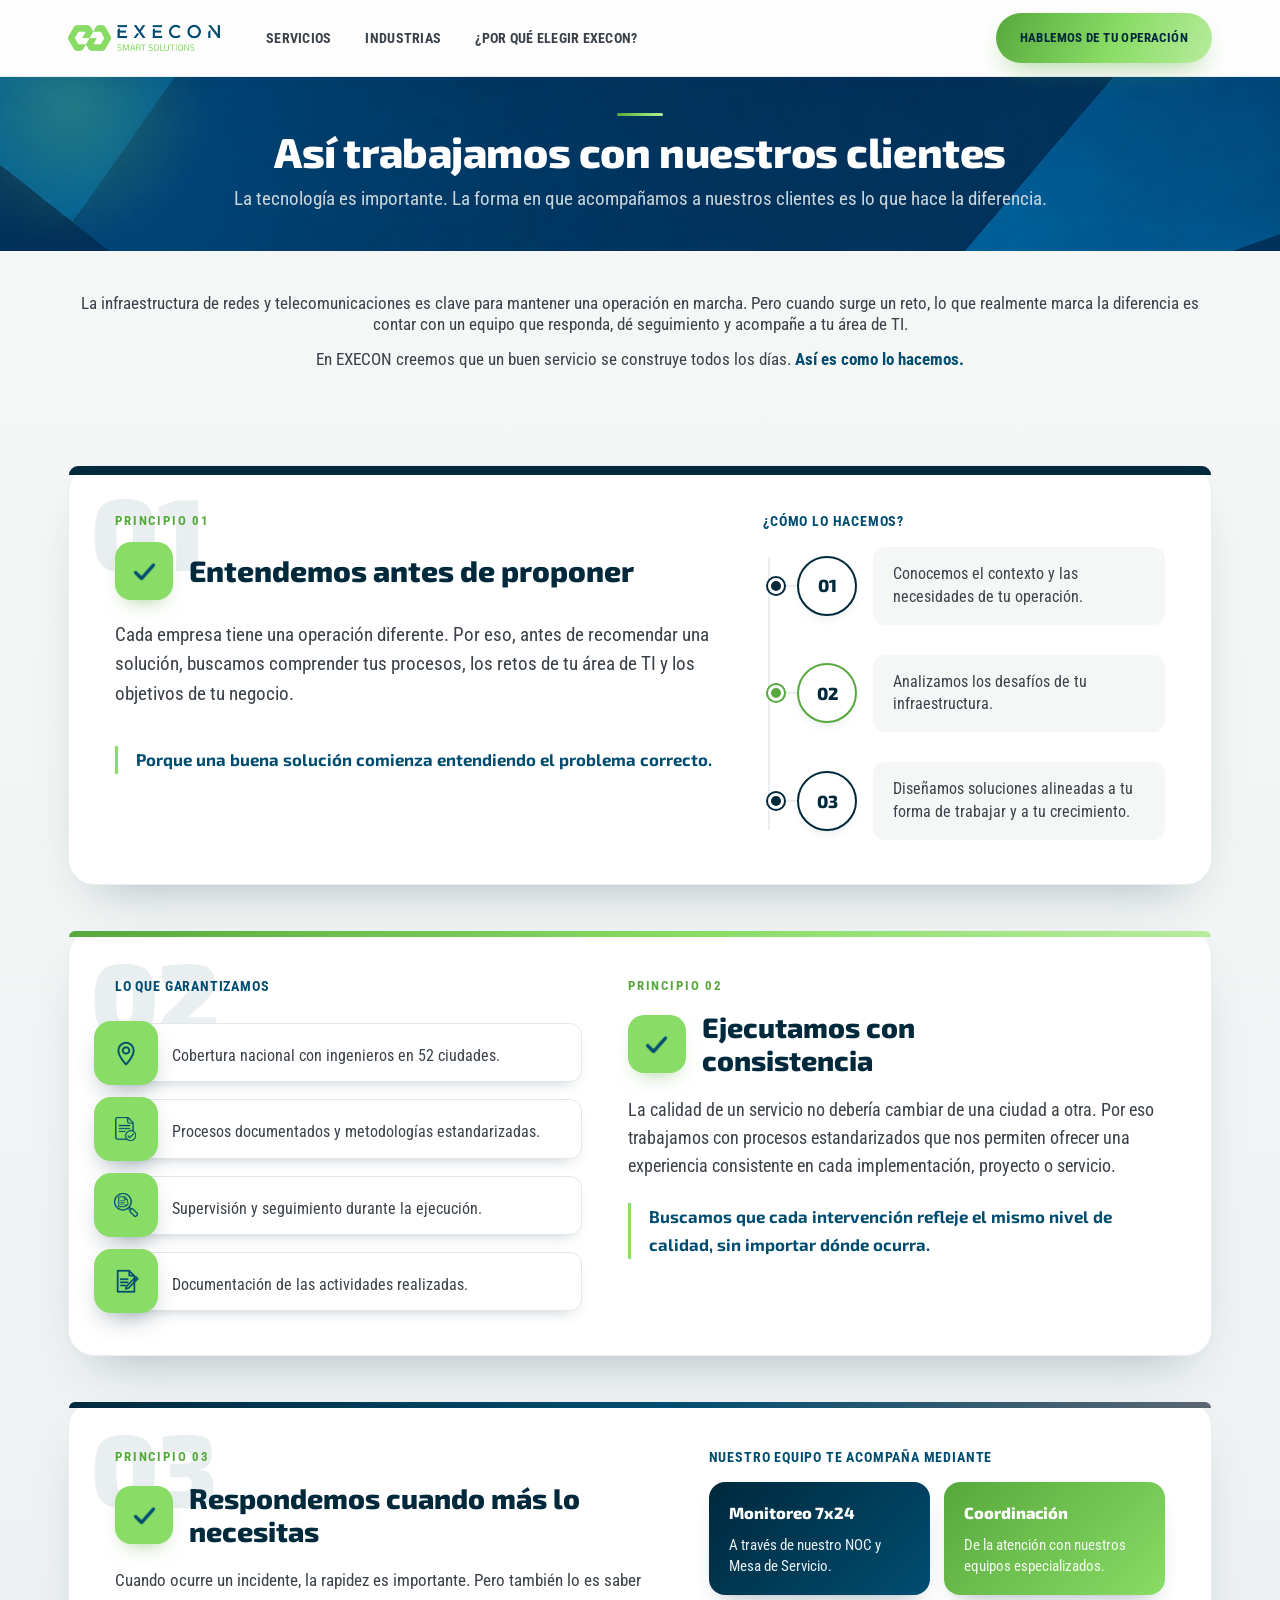
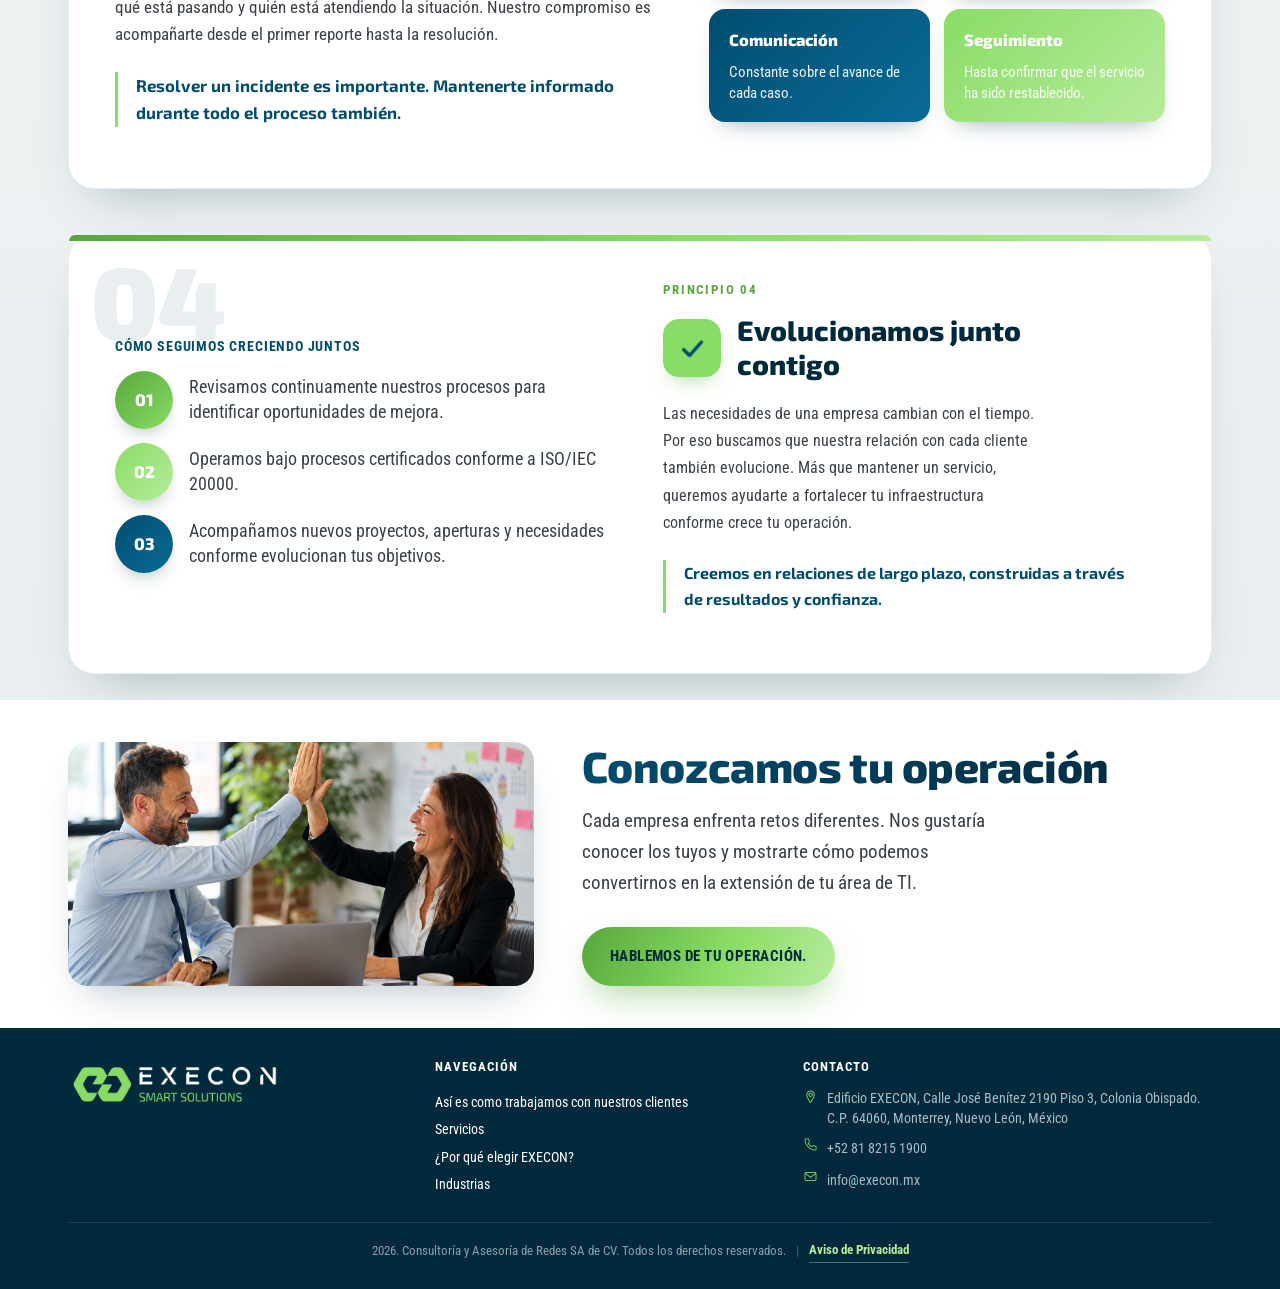
==== asi-trabajamos-con-nuestros-clientes.html @ c85d953f "Sitio web EXECON: versión inicial lista para publicación Páginas estáticas de servicios administrado" ====
<!DOCTYPE html>
<html lang="es-MX">
<head>
<meta charset="UTF-8">
<meta name="viewport" content="width=device-width, initial-scale=1.0">
<title>Así trabajamos con nuestros clientes | EXECON</title>
<meta name="description" content="Conoce los cuatro principios que guían la forma en que EXECON acompaña a sus clientes: entender antes de proponer, ejecutar con consistencia, responder con rapidez y evolucionar en conjunto.">
<link rel="preconnect" href="https://fonts.googleapis.com">
<link rel="preconnect" href="https://fonts.gstatic.com" crossorigin>
<link href="https://fonts.googleapis.com/css2?family=Exo+2:wght@500;600;700;800;900&family=Roboto+Condensed:wght@400;500;700&display=swap" rel="stylesheet">
<style>
  /* ============ TOKENS ============ */
  :root{
    --verde:       #89dc65;
    --verde-alto:  #b7ec9d;
    --verde-bajo:  #57a83c;
    --azul:        #004d71;
    --azul-alto:   #0a6b96;
    --azul-bajo:   #00293c;
    --gris:        #5b6670;
    --gris-alto:   #8b949c;
    --gris-bajo:   #3a4148;
    --papel:       #f4f7f6;
    --papel-2:     #e9eef0;
    --blanco:      #ffffff;

    --g-hero:      linear-gradient(125deg, var(--azul-bajo) 0%, var(--azul) 52%, var(--gris) 100%);
    --g-cta:       linear-gradient(115deg, var(--verde-bajo) 0%, var(--verde) 55%, var(--verde-alto) 100%);
    --g-card:      linear-gradient(160deg, var(--azul) 0%, var(--azul-bajo) 100%);
    --g-band:      linear-gradient(120deg, var(--azul-bajo) 0%, var(--azul) 45%, var(--verde-bajo) 100%);
    --g-soft:      linear-gradient(180deg, var(--papel) 0%, var(--papel-2) 100%);

    --display: 'Exo 2', sans-serif;
    --cond-b:  'Roboto Condensed', sans-serif;
    --cond-r:  'Roboto Condensed', sans-serif;

    --maxw: 1240px;
    --radius: 14px;
    --sombra: 0 20px 45px -20px rgba(0,41,60,.35);
  }

  *,*::before,*::after{ box-sizing:border-box; }
  html{ scroll-behavior:smooth; }
  body{
    margin:0;
    font-family:var(--cond-r);
    font-weight:400;
    color:var(--gris-bajo);
    background:var(--papel);
    line-height:1.65;
    -webkit-font-smoothing:antialiased;
  }
  img{ max-width:100%; display:block; }
  a{ color:inherit; text-decoration:none; }
  ul{ margin:0; padding:0; list-style:none; }
  h1,h2,h3,h4{ margin:0; font-weight:700; }
  .wrap{ max-width:var(--maxw); margin:0 auto; padding:0 clamp(20px,4vw,48px); }
  .icon{ width:1em; height:1em; stroke:currentColor; fill:none; stroke-width:1.7; stroke-linecap:round; stroke-linejoin:round; }

  .raya{ width:46px; height:3px; border-radius:3px; background:var(--g-cta); margin-bottom:18px; }
  .raya.centrada{ margin-left:auto; margin-right:auto; }

  h2.titulo{
    font-family:var(--display); font-weight:800;
    font-size:clamp(1.9rem, 3.2vw, 2.7rem);
    line-height:1.12; letter-spacing:-.01em;
    color:var(--azul-bajo);
    max-width:20ch;
  }
  section.on-dark h2.titulo{ color:var(--blanco); }
  .subtitulo-txt{
    font-family:var(--cond-r); font-weight:400;
    font-size:1.05rem; color:var(--gris);
    max-width:52ch; margin-top:14px;
  }
  section.on-dark .subtitulo-txt{ color:#c9d6db; }

  .btn{
    display:inline-flex; align-items:center; gap:10px;
    font-family:var(--cond-b); font-weight:700;
    font-size:.92rem; letter-spacing:.03em; text-transform:uppercase;
    padding:15px 26px; border-radius:999px; border:2px solid transparent;
    background-origin:border-box; background-clip:border-box;
    cursor:pointer; transition:transform .25s ease, box-shadow .25s ease, background .25s ease, color .25s ease;
    white-space:nowrap;
  }
  .btn svg{ width:16px; height:16px; transition:transform .25s ease; }
  .btn:hover svg{ transform:translateX(3px); }
  .btn-primario{ background:var(--g-cta); color:var(--azul-bajo); box-shadow:0 12px 28px -10px rgba(87,168,60,.55); border:none; padding:17px 28px; }
  .btn-primario:hover{ transform:translateY(-2px); box-shadow:0 16px 34px -10px rgba(87,168,60,.7); }
  .btn-secundario{ border-color:rgba(255,255,255,.55); color:var(--blanco); }
  .btn-secundario:hover{ background:rgba(255,255,255,.12); transform:translateY(-2px); }
  .btn-oscuro{ border-color:var(--azul); color:var(--azul); }
  .btn-oscuro:hover{ background:var(--azul); color:var(--blanco); transform:translateY(-2px); }
  .btn-claro-sobre-gradiente{ background:var(--blanco); color:var(--azul-bajo); }
  .btn-claro-sobre-gradiente:hover{ transform:translateY(-2px); box-shadow:0 16px 34px -12px rgba(0,0,0,.35); }
  .link-flecha{
    display:inline-flex; align-items:center; gap:8px; position:relative;
    font-family:var(--cond-b); font-weight:700; font-size:.95rem;
    color:var(--azul); padding-bottom:6px;
    transition:gap .2s ease, color .2s ease;
  }
  .link-flecha::after{
    content:""; position:absolute; left:0; right:0; bottom:0; height:3px; border-radius:3px;
    background:var(--g-cta);
  }
  .link-flecha svg{ width:15px; height:15px; }
  .link-flecha:hover{ gap:12px; color:var(--verde-bajo); }

  .reveal{ opacity:0; transform:translateY(22px); transition:opacity .7s ease, transform .7s ease; }
  .reveal.mostrar{ opacity:1; transform:translateY(0); }
  @media (prefers-reduced-motion: reduce){
    .reveal{ opacity:1; transform:none; transition:none; }
    html{ scroll-behavior:auto; }
  }

  /* ============ HEADER ============ */
  header.principal{
    position:sticky; top:0; z-index:100;
    background:rgba(255,255,255,.86); backdrop-filter:blur(10px);
    border-bottom:1px solid rgba(0,41,60,.08);
    box-shadow:0 4px 20px -12px rgba(0,41,60,.15);
  }
  .nav-fila{ display:flex; align-items:center; height:76px; gap:32px; }
  .logo{
    font-family:var(--display); font-weight:900; font-size:1.5rem; color:var(--azul-bajo);
    letter-spacing:.02em; display:flex; align-items:center; gap:10px;
  }
  .logo span{ color:var(--verde-bajo); }
  .logo .punto{ width:9px; height:9px; border-radius:50%; background:var(--verde-bajo); box-shadow:0 0 0 5px rgba(87,168,60,.18); }
  .logo-placeholder{
    display:flex; align-items:center; justify-content:center;
    width:150px; height:38px; border:1.5px dashed var(--gris-alto); border-radius:8px;
    font-family:var(--cond-b); font-weight:700; font-size:.66rem; letter-spacing:.05em; text-transform:uppercase;
    color:var(--gris); background:rgba(91,102,112,.05); white-space:nowrap;
  }

  nav.principal-links{ display:flex; align-items:center; gap:6px; }
  nav.principal-links > .item{ position:relative; }
  nav.principal-links > .item > a{
    display:flex; align-items:center; gap:6px;
    font-family:var(--cond-b); font-weight:700; font-size:.86rem; letter-spacing:.02em; text-transform:uppercase;
    color:var(--gris-bajo); padding:10px 14px; border-radius:8px; transition:color .2s ease, background .2s ease;
  }
  nav.principal-links > .item > a:hover{ color:var(--azul); background:rgba(0,77,113,.07); }
  nav.principal-links > .item > a svg{ width:13px; height:13px; transition:transform .2s ease; }
  nav.principal-links > .item:hover > a svg{ transform:rotate(180deg); }

  .submenu{
    position:absolute; top:calc(100% + 10px); left:0; min-width:260px;
    background:var(--blanco); border-radius:12px; box-shadow:var(--sombra);
    padding:10px; opacity:0; visibility:hidden; transform:translateY(8px);
    transition:opacity .2s ease, transform .2s ease, visibility .2s ease;
  }
  nav.principal-links > .item:hover .submenu{ opacity:1; visibility:visible; transform:translateY(0); }
  .submenu a{
    display:flex; align-items:center; gap:10px; padding:11px 12px; border-radius:8px;
    font-family:var(--cond-r); font-weight:400; font-size:.92rem; color:var(--azul-bajo);
    transition:background .2s ease, color .2s ease;
  }
  .submenu a svg{ width:16px; height:16px; color:var(--verde-bajo); flex-shrink:0; }
  .submenu a:hover{ background:var(--papel-2); color:var(--azul); }

  .nav-cta{ display:flex; align-items:center; gap:18px; margin-left:auto; }
  .nav-cta .btn{ padding:12px 22px; font-size:.82rem; }
  .nav-cta .btn-primario{ padding:14px 24px; }
  .nav-cta .btn-secundario{ border-color:var(--azul); color:var(--azul); }
  .nav-cta .btn-secundario:hover{ background:rgba(0,77,113,.08); }
  .hamburguesa{ display:none; background:none; border:none; color:var(--azul-bajo); cursor:pointer; padding:6px; }
  .hamburguesa svg{ width:26px; height:26px; }

  @media (max-width: 980px){
    nav.principal-links{
      position:fixed; inset:76px 0 0 0; background:var(--azul-bajo);
      flex-direction:column; align-items:stretch; padding:18px; gap:4px;
      transform:translateX(100%); transition:transform .3s ease; overflow-y:auto;
    }
    nav.principal-links.abierto{ transform:translateX(0); }
    nav.principal-links > .item > a{ width:100%; justify-content:space-between; padding:16px 14px; color:#dbe6ea; }
    nav.principal-links > .item > a:hover{ color:var(--blanco); background:rgba(255,255,255,.08); }
    .submenu{ position:static; opacity:1; visibility:visible; transform:none; box-shadow:none; background:rgba(255,255,255,.05); display:none; }
    nav.principal-links > .item.abierto .submenu{ display:block; }
    .submenu a{ color:#dbe6ea; }
    .submenu a:hover{ background:rgba(255,255,255,.08); color:var(--blanco); }
    .nav-cta .btn-secundario{ display:none; }
    .hamburguesa{ display:block; }
  }

  /* ============ HERO (solo encabezado + CTA + gráfico) ============ */
  .hero{
    position:relative; overflow:hidden;
    background:var(--g-hero); color:var(--blanco);
    padding:clamp(32px,5vw,52px) 0;
    display:flex; align-items:center;
  }
  .hero-foto{
    position:absolute; inset:0; z-index:0;
    background-image:
      linear-gradient(125deg, rgba(0,41,60,.93) 0%, rgba(0,77,113,.88) 55%, rgba(91,102,112,.85) 100%)  /* IMAGEN: agregar aqui , url('URL-DEL-WEBHOST') antes del ; */;
    background-size:cover; background-position:center;
  }
  .hero-glow{
    position:absolute; width:400px; height:400px; border-radius:50%;
    background:radial-gradient(circle, rgba(137,220,101,.32), transparent 70%);
    top:-130px; right:-100px; pointer-events:none; filter:blur(10px); z-index:0;
  }
  .hero-grid{
    position:relative; z-index:1; display:grid; grid-template-columns:1.35fr 1fr; gap:clamp(24px,5vw,56px);
    align-items:center; width:100%;
  }
  .hero h1{
    font-family:var(--display); font-weight:800; font-size:clamp(1.9rem,3.6vw,3rem);
    line-height:1.13; letter-spacing:-.01em; color:var(--blanco);
    max-width:26ch;
  }
  .hero h1 em{ font-style:normal; color:var(--verde); }
  .hero-sub{
    font-family:var(--display); font-weight:800; font-size:clamp(1.9rem,3.6vw,3rem);
    color:var(--blanco); margin:14px 0 0; line-height:1.13; letter-spacing:-.01em; max-width:26ch;
  }
  .hero-cta{ display:flex; flex-wrap:wrap; gap:16px; margin-top:26px; }

  /* --- diagrama de red (elemento firma, agrandado para aprovechar el espacio) --- */
  .diagrama{ position:relative; width:100%; max-width:310px; margin:0 auto; }
  .diagrama svg{ width:100%; height:auto; overflow:visible; }
  .linea-red{ stroke:rgba(183,236,157,.55); stroke-width:1.4; stroke-dasharray:5 6; animation:fluir 22s linear infinite; }
  @keyframes fluir{ to{ stroke-dashoffset:-220; } }
  .pulso{ animation:pulsar 2.6s ease-in-out infinite; }
  .pulso:nth-child(2){ animation-delay:.4s; }
  .pulso:nth-child(3){ animation-delay:.8s; }
  .pulso:nth-child(4){ animation-delay:1.2s; }
  .pulso:nth-child(5){ animation-delay:1.6s; }
  .pulso:nth-child(6){ animation-delay:2s; }
  @keyframes pulsar{ 0%,100%{ opacity:.35; r:3.4; } 50%{ opacity:1; r:5; } }
  @media (prefers-reduced-motion: reduce){ .linea-red{ animation:none; } .pulso{ animation:none; } }

  @media (max-width:980px){
    .hero-grid{ grid-template-columns:1fr; }
    .hero h1{ max-width:none; }
    .diagrama{ max-width:300px; margin-top:16px; }
  }

  /* ============ SECCIÓN DE INTRODUCCIÓN (distinta de la del hero) ============ */
  .intro{
    background:var(--papel);
    padding-top:clamp(26px,5vw,56px);
    padding-bottom:clamp(24px,5vw,52px);
  }
  .intro-lead{
    text-align:center; max-width:52ch; margin:0 auto;
    font-family:var(--display); font-weight:600; font-size:clamp(1.3rem,2.2vw,1.7rem);
    line-height:1.45; color:var(--azul-bajo);
  }
  .intro-divisor{ display:flex; justify-content:center; align-items:center; gap:10px; margin:34px 0; }
  .intro-divisor .raya-h{ width:80px; height:3px; border-radius:3px; background:linear-gradient(90deg, transparent, var(--verde)); }
  .intro-divisor .raya-h.derecha{ background:linear-gradient(90deg, var(--verde), transparent); }
  .intro-divisor .punto-mid{ width:8px; height:8px; border-radius:50%; background:var(--verde); flex:none; }
  .intro-cols{
    display:grid; grid-template-columns:1fr 1fr; gap:clamp(28px,4vw,52px);
    max-width:960px; margin:0 auto;
  }
  .intro-cols p{
    font-family:var(--cond-r); font-size:1rem; color:var(--gris-bajo); margin:0;
  }
  .intro-cols p strong{ color:var(--azul); font-weight:700; }
  @media (max-width:760px){ .intro-cols{ grid-template-columns:1fr; } }

  /* ============ SECCIONES BASE ============ */
  section{ position:relative; }
  section.claro{ background:var(--g-soft); }
  section.on-dark{ background:var(--g-band); color:var(--blanco); }
  #servicios{
    background-image:
      linear-gradient(120deg, rgba(0,41,60,.55) 0%, rgba(0,77,113,.5) 45%, rgba(91,102,112,.5) 100%)  /* IMAGEN: agregar aqui , url('URL-DEL-WEBHOST') antes del ; */;
    background-size:cover; background-position:center; background-repeat:no-repeat;
  }
  #industrias{
    background-image:
      linear-gradient(120deg, rgba(0,41,60,.5) 0%, rgba(0,77,113,.45) 45%, rgba(91,102,112,.45) 100%);  /* IMAGEN: agregar aqui , url('URL-DEL-WEBHOST') antes del ; */
    background-size:cover; background-position:center; background-repeat:no-repeat;
  }
  .pad{ padding:clamp(32px,5vw,58px) 0; }
  #escenarios{ padding-top:calc(clamp(32px,5vw,58px) - 12px); }
  #industrias.pad{ padding:clamp(24px,5vw,48px) 0; }
  #servicios.pad{ padding:clamp(26px,5vw,50px) 0; }
  #porque-execon.pad{ padding:clamp(24px,5vw,48px) 0; }

  /* ============ ESCENARIOS (bullets + gráfico de íconos) ============ */
  .escenarios-grid{ display:grid; grid-template-columns:1fr 380px; gap:clamp(30px,5vw,56px); align-items:stretch; }
  @media (max-width:760px){ .escenarios-grid{ grid-template-columns:1fr; } }
  .lista-check{ margin-top:26px; display:flex; flex-direction:column; gap:14px; }
  .lista-check li{
    display:flex; align-items:flex-start; gap:14px;
    background:var(--blanco); border:1px solid #e1e8ea; border-radius:12px;
    padding:16px 18px; box-shadow:var(--sombra);
  }
  .lista-check .icobox{
    flex:none; width:41px; height:41px; border-radius:10px;
    background:var(--verde); display:flex; align-items:center; justify-content:center;
    color:var(--azul-bajo);
  }
  .lista-check .icobox svg{ width:22px; height:22px; }
  .lista-check p{ margin:0; font-family:var(--cond-r); font-size:1.1675rem; color:var(--gris-bajo); padding-top:6px; }

  .panel-grafico{
    position:relative; border-radius:20px; overflow:hidden; box-shadow:var(--sombra);
    background-image:
      linear-gradient(190deg, rgba(0,41,60,.1) 0%, rgba(0,20,28,.88) 100%)  /* IMAGEN: agregar aqui , url('URL-DEL-WEBHOST') antes del ; */;
    background-size:cover; background-position:left center;
    display:flex; align-items:flex-end; padding:24px;
    min-height:340px;
  }
  .panel-grafico .link-flecha{
    color:var(--verde-alto);
    font-size:.95rem; line-height:1.3;
  }
  .panel-grafico .link-flecha:hover{ color:var(--blanco); }

  /* ============ SOLUCIONES (tarjetas, grid que llena el espacio) ============ */
  .servicios-grid{
    margin-top:44px; display:grid; gap:22px;
    grid-template-columns:repeat(6,1fr);
  }
  .servicios-grid .card{ grid-column:span 2; }
  .servicios-grid .card:nth-child(1),
  .servicios-grid .card:nth-child(2){ grid-column:span 3; }
  @media (max-width:900px){
    .servicios-grid{ grid-template-columns:repeat(2,1fr); }
    .servicios-grid .card, .servicios-grid .card:nth-child(1), .servicios-grid .card:nth-child(2){ grid-column:span 1; }
  }
  @media (max-width:560px){ .servicios-grid{ grid-template-columns:1fr; } }

  .card{
    background:var(--blanco);
    border:1px solid var(--papel-2); border-radius:16px; padding:16px 22px;
    display:flex; flex-direction:column; gap:8px;
    box-shadow:var(--sombra);
  }
  .card-encabezado{ display:flex; align-items:center; gap:14px; }
  .card .icobox{
    width:46px; height:46px; border-radius:12px; background:var(--verde);
    display:flex; align-items:center; justify-content:center; color:var(--azul-bajo); flex-none;
  }
  .card .icobox svg{ width:23px; height:23px; }
  .card h3{ font-family:var(--cond-b); font-weight:700; font-size:1.2675rem; text-transform:uppercase; letter-spacing:.02em; }
  .card h3 a{ color:var(--azul-bajo); display:inline-flex; align-items:center; gap:8px; }
  .card h3 a:hover{ color:var(--verde-bajo); }
  .card h3 a svg{ width:15px; height:15px; opacity:0; transform:translateX(-4px); transition:opacity .2s ease, transform .2s ease; }
  .card h3 a:hover svg{ opacity:1; transform:translateX(0); }
  .card p{ font-family:var(--cond-r); font-size:.94rem; color:var(--gris); margin:0; }

  .centrado-btn{ display:flex; justify-content:center; margin-top:42px; }

  /* ============ PRINCIPIOS ============ */
  .cabecera-centrada{ text-align:center; max-width:640px; margin:0 auto; }
  .cabecera-centrada .subtitulo-txt{ margin-left:auto; margin-right:auto; }
  .principios-grid{
    position:relative;
    margin-top:42px; display:grid; grid-template-columns:repeat(4,1fr); gap:24px;
  }
  .principios-grid .segmento-linea{
    position:absolute; top:43.5px; height:3px; border-radius:3px; transform:translateY(-50%);
    background:var(--g-cta); z-index:0;
  }
  .principios-grid .segmento-linea:nth-of-type(1){ left:calc(12.5% + 36.5px); width:calc(25% - 85px); }
  .principios-grid .segmento-linea:nth-of-type(2){ left:calc(37.5% + 42.5px); width:calc(25% - 85px); }
  .principios-grid .segmento-linea:nth-of-type(3){ left:calc(62.5% + 48.5px); width:calc(25% - 85px); }
  .principios-grid .conector{
    position:absolute; top:43.5px; width:14px; height:14px; border-radius:50%;
    background:var(--verde); border:2px solid var(--blanco);
    transform:translate(-50%,-50%); z-index:1;
  }
  .principios-grid .conector:nth-of-type(4){ left:calc(25% - 6px); }
  .principios-grid .conector:nth-of-type(5){ left:50%; }
  .principios-grid .conector:nth-of-type(6){ left:calc(75% + 6px); }
  @media (max-width:900px){
    .principios-grid{ grid-template-columns:repeat(2,1fr); }
    .principios-grid .segmento-linea, .principios-grid .conector{ display:none; }
  }
  @media (max-width:520px){ .principios-grid{ grid-template-columns:1fr; } }
  .principio{
    position:relative; z-index:2; height:100%;
    display:flex; flex-direction:column; align-items:center; text-align:center;
  }
  .principio .icobox{
    width:87px; height:87px; border-radius:50%; background:var(--verde);
    display:flex; align-items:center; justify-content:center; color:var(--azul-bajo);
    margin-bottom:-20px; flex:none; position:relative; z-index:3;
    box-shadow:0 8px 14px -6px rgba(87,168,60,.75);
  }
  .principio .icobox svg{ width:43px; height:43px; stroke-width:1.6; }
  .principio-card{
    width:100%; flex:1; background:var(--blanco); border-radius:16px;
    padding:42px 20px 22px; box-shadow:var(--sombra);
    display:flex; flex-direction:column; align-items:center; justify-content:space-between;
  }
  .principio-texto{ display:flex; flex-direction:column; align-items:center; }
  .principio h3{
    font-family:var(--cond-b); font-weight:700; font-size:1.2375rem; color:var(--azul-bajo);
    line-height:1.3; margin:0 0 8px;
  }
  .principio p{ font-family:var(--cond-r); font-size:1rem; color:var(--gris); margin:0; line-height:1.5; max-width:20ch; }
  .principio .mini-raya{ width:38px; height:3px; border-radius:3px; background:var(--g-cta); margin-top:16px; flex:none; }

  /* ============ INDUSTRIAS ============ */
  .industrias-grid{ display:grid; grid-template-columns:1fr 1fr; gap:clamp(30px,5vw,60px); align-items:center; }
  .pildoras{ display:grid; grid-template-columns:1fr 1fr; gap:16px; }
  .pildora{
    display:flex; align-items:flex-end; gap:12px; padding:18px 18px; border-radius:14px;
    color:var(--blanco); position:relative; overflow:hidden; min-height:132px;
    box-shadow:0 14px 32px -18px rgba(0,20,30,.55);
    background-size:cover; background-position:center;
  }
  .pildora::before{
    content:""; position:absolute; inset:0;
    background:linear-gradient(200deg, rgba(0,41,60,.08) 0%, rgba(0,20,28,.5) 100%);
  }
  .pildora:nth-child(1){ background-image:none; background-color:var(--papel-2); /* IMAGEN: agregar aqui background-image:url('URL-DEL-WEBHOST') */ }
  .pildora:nth-child(2){ background-image:none; background-color:var(--papel-2); /* IMAGEN: agregar aqui background-image:url('URL-DEL-WEBHOST') */ }
  .pildora:nth-child(3){ background-image:none; background-color:var(--papel-2); /* IMAGEN: agregar aqui background-image:url('URL-DEL-WEBHOST') */ }
  .pildora:nth-child(4){ background-image:none; background-color:var(--papel-2); /* IMAGEN: agregar aqui background-image:url('URL-DEL-WEBHOST') */ }
  .pildora .icobox{
    position:relative; width:38px; height:38px; border-radius:10px; background:rgba(137,220,101,.9);
    display:flex; align-items:center; justify-content:center; flex-none; color:var(--azul-bajo);
  }
  .pildora .icobox svg{ width:20px; height:20px; }
  .pildora span{ position:relative; font-family:var(--cond-b); font-weight:700; font-size:.95rem; letter-spacing:.01em; text-shadow:0 1px 3px rgba(0,0,0,.75), 0 2px 8px rgba(0,0,0,.5); }

  /* ============ CTA FINAL ============ */
  .cta-final{
    background:var(--blanco);
    padding:clamp(24px,4vw,42px) 0;
  }
  .cta-final .wrap{
    display:grid; grid-template-columns:.85fr 1.15fr; gap:clamp(28px,4vw,48px); align-items:center;
  }
  .cta-final-foto{
    width:100%; height:100%; min-height:220px; border-radius:20px; overflow:hidden;
    background-image:url('imagenes/cta-foto.png'); background-color:var(--papel-2);
    background-size:cover; background-position:center;
    box-shadow:0 20px 40px -18px rgba(0,41,60,.3);
  }
  .cta-final-contenido{ text-align:left; }
  .cta-final h2.titulo{
    background:linear-gradient(120deg, var(--azul) 0%, var(--azul-bajo) 100%);
    -webkit-background-clip:text; background-clip:text; color:transparent;
    margin:0; font-size:clamp(2.275rem,3.4vw,3.075rem); max-width:none;
  }
  .cta-final .subtitulo-txt{ color:var(--gris-bajo); opacity:1; margin:16px 0 0; font-size:1.175rem; max-width:48ch; }
  .cta-final .btn{ margin-top:28px; }
  .cta-final .btn-primario{
    box-shadow:0 16px 34px -10px rgba(87,168,60,.5);
  }
  .cta-final .btn-primario:hover{
    transform:translateY(-3px) scale(1.02);
    box-shadow:0 20px 40px -8px rgba(0,41,60,.55);
  }
  @media (max-width:760px){
    .cta-final .wrap{ grid-template-columns:1fr; }
    .cta-final-foto{ min-height:200px; order:-1; }
    .cta-final-contenido{ text-align:center; }
    .cta-final .subtitulo-txt{ margin-left:auto; margin-right:auto; }
  }

  /* ============ FOOTER ============ */
  footer{ background:var(--azul-bajo); color:#a9bcc3; padding:28px 0 14px; }
  .footer-grid{ display:grid; grid-template-columns:1fr 1fr 1.2fr; gap:26px; align-items:start; }
  footer .logo{ margin-bottom:12px; }
  .logo-placeholder.en-oscuro{
    border-color:rgba(255,255,255,.32); color:#c9d6db; background:rgba(255,255,255,.05);
  }
  footer h4{ font-family:var(--cond-b); font-weight:700; font-size:.8rem; letter-spacing:.08em; text-transform:uppercase; color:var(--blanco); margin-bottom:12px; }
  footer ul{ margin:0; }
  footer ul li{ margin-bottom:8px; }
  footer ul.footer-nav-paginas li{ margin-bottom:1px; }
  footer ul.footer-nav-paginas li a{ color:var(--blanco); }
  footer ul li a{ font-family:var(--cond-r); font-size:.9rem; transition:color .2s ease; }
  footer ul li a:hover{ color:var(--verde-alto); }
  .footer-contacto-fila{ display:flex; align-items:flex-start; gap:9px; margin-bottom:9px; }
  .footer-contacto-fila:last-child{ margin-bottom:0; }
  .footer-contacto-fila svg{ width:15px; height:15px; color:var(--verde-alto); flex:none; margin-top:3px; }
  .footer-direccion{ font-family:var(--cond-r); font-size:.88rem; line-height:1.4; margin:0; font-style:normal; color:#a9bcc3; }
  .footer-contacto-fila a{ font-family:var(--cond-r); font-size:.88rem; color:#a9bcc3; transition:color .2s ease; }
  .footer-contacto-fila a:hover{ color:var(--verde-alto); }
  .footer-legal{
    margin-top:24px; padding-top:16px; border-top:1px solid rgba(255,255,255,.1);
    display:flex; justify-content:center; align-items:center; flex-wrap:wrap; gap:10px;
    text-align:center; font-family:var(--cond-r); font-size:.8rem; color:#8ba0a8;
  }
  .footer-legal .separador{ color:rgba(255,255,255,.25); }
  .footer-legal .footer-aviso{
    font-family:var(--cond-b); font-weight:700; font-size:.8rem; color:var(--verde-alto);
    border-bottom:1px solid rgba(183,236,157,.4); padding-bottom:1px; transition:color .2s ease, border-color .2s ease;
  }
  .footer-legal .footer-aviso:hover{ color:var(--blanco); border-color:var(--blanco); }
  @media (max-width:900px){ .footer-grid{ grid-template-columns:1fr 1fr; } }
  @media (max-width:560px){ .footer-grid{ grid-template-columns:1fr; } .escenarios-grid, .industrias-grid{ grid-template-columns:1fr; } }
</style>
<style>
  /* ============ PÁGINA: ASÍ TRABAJAMOS (v2) ============ */

  /* --- HERO tipo banner --- */
  .hero-interior{
    position:relative; overflow:hidden;
    background:var(--g-hero); color:var(--blanco);
    padding:clamp(24px,3.2vw,36px) 0;
  }
  .hero-interior-foto{
    position:absolute; inset:0; z-index:0;
    background-image: url('imagenes/fondo-geometrico.jpg');
    background-size:cover; background-position:center 30%;
}
  .hero-interior-glow{
    position:absolute; width:280px; height:280px; border-radius:50%;
    background:radial-gradient(circle, rgba(137,220,101,.26), transparent 70%);
    top:-110px; left:-70px; pointer-events:none; filter:blur(10px); z-index:0;
  }
  .hero-interior .wrap{
    position:relative; z-index:1; text-align:center;
    display:flex; flex-direction:column; align-items:center; gap:8px;
  }
  .hero-interior .raya.centrada{ margin-bottom:2px; }
  .hero-interior h1{
    font-family:var(--display); font-weight:800;
    font-size:clamp(1.93rem, calc(2.5vw + 0.625rem), 2.68rem);
    line-height:1.2; letter-spacing:-.01em; color:var(--blanco);
    white-space:nowrap; margin:0;
  }
  .hero-interior .subtitulo-txt{
    max-width:none; margin:0; color:#c9d6db;
    font-size:clamp(.85rem, calc(1vw + .45rem), 1.17rem);
    white-space:nowrap;
  }
  @media (max-width:780px){
    .hero-interior h1{ white-space:normal; font-size:clamp(1.3rem,5vw,1.8rem); max-width:22ch; }
    .hero-interior .subtitulo-txt{ white-space:normal; max-width:44ch; }
  }

  /* --- Introducción a todo lo ancho --- */
  .intro-doble{
    background:var(--papel);
    padding:clamp(26px,4vw,42px) 0;
  }
  .intro-doble .intro-texto{ max-width:100%; text-align:center; }
  .intro-doble .intro-texto p{
    font-family:var(--cond-r); font-size:1.08rem; line-height:1.2; color:var(--gris-bajo);
    margin:0 0 14px;
  }
  .intro-doble .intro-texto p:last-child{ margin-bottom:0; }
  .intro-doble .intro-texto strong{ color:var(--azul); font-weight:700; }

  /* --- Contenedor de principios (tarjetas alternadas) --- */
  .pilares{
    background:var(--g-soft);
    padding:clamp(30px,5vw,54px) 0 clamp(14px,3vw,26px);
  }
  .pilar-fila{ display:flex; width:100%; margin-bottom:clamp(27px,calc(4.5vw - 3px),45px); }
  .pilar-fila:last-child{ margin-bottom:0; }
  .pilar-fila.derecha{ justify-content:flex-end; }
  .pilar-fila.izquierda{ justify-content:flex-start; }

  .pilar-tarjeta{
    position:relative;
    width:100%; max-width:1150px;
    background:var(--blanco); border-radius:26px;
    box-shadow:0 24px 50px -28px rgba(0,41,60,.35);
    border:1px solid var(--papel-2);
    padding:clamp(28px,4vw,44px) clamp(26px,4vw,46px);
  }
  .pilar-tarjeta::before{
    content:""; position:absolute; top:0; left:0; right:0; height:6px;
    border-radius:26px 26px 0 0;
  }
  .pilar-tarjeta.acento-azul::before{ background:var(--g-hero); }
  .pilar-tarjeta.acento-verde::before{ background:var(--g-cta); }

  .pilar-num-grande{
    position:absolute; top:14px; left:22px;
    font-family:var(--display); font-weight:900;
    font-size:clamp(4.2rem,8vw,6.8rem); line-height:1;
    color:var(--papel-2); z-index:0; user-select:none; pointer-events:none;
  }

  .pilar-tarjeta > .pilar-grid{ position:relative; z-index:1; }

  .pilar-grid{
    display:grid; grid-template-columns:1fr 1fr; gap:clamp(28px,4vw,46px); align-items:start;
  }
  .pilar-grid.ancho-texto{ grid-template-columns:1.4fr 1fr; }
  @media (max-width:760px){
    .pilar-fila{ justify-content:center !important; }
    .pilar-tarjeta{ max-width:100%; }
    .pilar-grid, .pilar-grid.ancho-texto{ grid-template-columns:1fr; }
  }

  .pilar-num{
    font-family:var(--cond-b); font-weight:700; font-size:.82rem; letter-spacing:.14em; text-transform:uppercase;
    color:var(--verde-bajo); margin-bottom:14px;
  }
  .pilar-encabezado{ display:flex; align-items:center; gap:16px; margin-bottom:18px; }
  .pilar-encabezado .icobox{
    flex:none; width:58px; height:58px; border-radius:16px; background:var(--verde);
    display:flex; align-items:center; justify-content:center; color:var(--azul-bajo);
    box-shadow:0 10px 20px -10px rgba(87,168,60,.55);
  }
  .pilar-encabezado .icobox svg{ width:31px; height:31px; stroke-width:1.6; }
  .pilar-encabezado h2{
    font-family:var(--display); font-weight:800; font-size:clamp(1.4rem,2.2vw,1.85rem);
    line-height:1.2; color:var(--azul-bajo); max-width:18ch;
  }
  .pilar-texto{
    font-family:var(--cond-r); font-size:1.03rem; color:var(--gris-bajo); max-width:48ch; margin:0 0 24px;
  }
  .pilar-cierre{
    font-family:var(--display); font-style:normal; font-weight:700; font-size:1rem; color:var(--azul);
    max-width:48ch; margin-top:20px; padding-left:18px; border-left:3px solid var(--verde);
  }
  .pilar-como{
    font-family:var(--cond-b); font-weight:700; font-size:.85rem; letter-spacing:.06em; text-transform:uppercase;
    color:var(--azul); margin-bottom:14px;
  }
  .lista-check.compacta li{ padding:14px 16px; }
  .lista-check.compacta p{ font-size:1.02rem; }

  /* --- Principio 1: rediseño fiel a la referencia (barra sólida, timeline con
         punto + conector hacia el número, texto en pastilla gris) --- */
  #entendemos.pilar-tarjeta::before{ background:var(--azul-bajo); height:9px; }
  #entendemos .pilar-grid{ gap:clamp(28px,4vw,52px); }
  #entendemos .pilar-encabezado h2{
    white-space:nowrap; max-width:none;
    font-size:clamp(1.15rem,2.6vw,1.85rem);
  }
  #entendemos .pilar-num{ margin-bottom:10px; }
  #entendemos .pilar-texto{
    max-width:none; font-size:clamp(1.02rem,1.6vw,1.18rem); line-height:1.55;
    margin-top:20px;
  }
  #entendemos .pilar-cierre{
    white-space:nowrap; max-width:none; margin-top:38px;
    font-size:1.05rem;
  }
  @media (max-width:900px){
    #entendemos .pilar-encabezado h2,
    #entendemos .pilar-cierre{ white-space:normal; }
  }

  /* --- Principio 2: íconos grandes y fijos, superpuestos sobre la pastilla
         (no dentro, como elementos separados); texto ajustado al ancho real
         de columna mostrado en la referencia --- */
  #ejecutamos .pilar-texto{
    max-width:none; font-size:1.12rem; line-height:1.55;
  }
  #ejecutamos .pilar-cierre{
    max-width:none; font-size:1.05rem;
  }
  #ejecutamos .lista-check.compacta{ gap:17px; }
  #ejecutamos .lista-check.compacta li{
    position:relative;
    padding:12px 16px 12px 56px;
    box-shadow:0 8px 16px -10px rgba(0,41,60,.3);
  }
  #ejecutamos .lista-check.compacta li:hover{
    transform:none; box-shadow:0 8px 16px -10px rgba(0,41,60,.3);
  }
  #ejecutamos .lista-check.compacta .icobox{
    position:absolute; left:-22px; top:50%; transform:translateY(-50%);
    flex:none; width:64px; height:64px; border-radius:17px;
    box-shadow:0 12px 24px -8px rgba(0,41,60,.35);
    z-index:2;
  }
  #ejecutamos .lista-check.compacta .icobox svg{ width:28px; height:28px; }
  #ejecutamos .lista-check.compacta p{ font-size:1.03rem; }

  /* --- Principios 2 y 4: gráfico a la izquierda, texto a la derecha --- */
  @media (min-width:761px){
    #ejecutamos .pilar-grid{ grid-template-columns:1fr 1.15fr; }
    #ejecutamos .pilar-grid > div:nth-child(1),
    #evolucionamos .pilar-grid > div:nth-child(1){ order:2; }
    #ejecutamos .pilar-grid > div:nth-child(2),
    #evolucionamos .pilar-grid > div:nth-child(2){ order:1; }
  }

  /* --- Principio 3: cuadrícula 2x2 de tarjetas de color (sin íconos,
         sin círculo central, sin números en las esquinas) --- */
  .ideas-grid{
    display:grid; grid-template-columns:1fr 1fr; gap:14px;
  }
  .idea-card{
    border-radius:16px; padding:18px 20px;
    box-shadow:0 12px 24px -14px rgba(0,41,60,.45);
  }
  .idea-card h4{
    font-family:var(--display); font-weight:800; font-size:1.02rem;
    color:var(--blanco); margin:0 0 8px;
  }
  .idea-card p{
    font-family:var(--cond-r); font-size:.92rem; line-height:1.42;
    color:rgba(255,255,255,.92); margin:0;
  }
  .idea-card.idea-1{ background:linear-gradient(135deg, var(--azul-bajo), var(--azul)); }
  .idea-card.idea-2{ background:linear-gradient(135deg, var(--verde-bajo), var(--verde)); }
  .idea-card.idea-3{ background:linear-gradient(135deg, var(--azul), var(--azul-alto)); }
  .idea-card.idea-4{ background:linear-gradient(135deg, var(--verde), var(--verde-alto)); }
  @media (max-width:520px){
    .ideas-grid{ grid-template-columns:1fr; }
  }

  /* --- Principio 3: tarjeta y columna de texto más anchas para que el
         título, cuerpo y punchline quiebren como en la referencia --- */
  #respondemos.pilar-tarjeta{ max-width:1280px; }
  #respondemos .pilar-encabezado h2{ max-width:26ch; }
  #respondemos .pilar-texto{
    max-width:none; font-size:1.08rem; line-height:1.55;
  }
  #respondemos .pilar-cierre{
    max-width:none; font-size:1.05rem;
  }
  @media (min-width:761px){
    #respondemos .pilar-grid{ grid-template-columns:1.2fr 1fr; }
  }

  /* --- Principio 4: círculos alineados, mismo tamaño; el grupo se centra
         respetando márgenes superior e inferior (no se estira borde a borde) --- */
  #evolucionamos .pilar-grid{ align-items:stretch; }
  #evolucionamos .pilar-grid > div:last-child{ align-self:center; }
  .growth-timeline{ display:flex; flex-direction:column; gap:14px; }
  .growth-item{ display:flex; align-items:center; gap:16px; }
  .growth-num{
    flex:none; width:58px; height:58px; border-radius:50%;
    display:flex; align-items:center; justify-content:center;
    font-family:var(--display); font-weight:800; font-size:1.05rem; color:var(--blanco);
    box-shadow:0 10px 20px -10px rgba(0,41,60,.4);
  }
  .growth-item:nth-child(1) .growth-num{ background:linear-gradient(135deg,var(--verde-bajo),var(--verde)); }
  .growth-item:nth-child(2) .growth-num{ background:linear-gradient(135deg,var(--verde),var(--verde-alto)); }
  .growth-item:nth-child(3) .growth-num{ background:linear-gradient(135deg,var(--azul),var(--azul-alto)); }
  .growth-texto{
    flex:1; font-family:var(--cond-r); font-size:1.1rem; color:var(--gris-bajo);
    line-height:1.4; margin:0;
  }

  /* --- Mini timeline (gráfico Principio 1): punto sobre la línea, conector
         corto hacia el número, número, pastilla de texto --- */
  .mini-timeline{ position:relative; padding-left:34px; }
  .mini-timeline::before{
    content:""; position:absolute; left:5px; top:10px; bottom:10px; width:2px;
    background:var(--papel-2);
  }
  .mini-timeline-item{
    position:relative; display:flex; align-items:center; gap:16px;
  }
  .mini-timeline-item + .mini-timeline-item{ margin-top:30px; }
  .mini-timeline-item::before{
    content:""; position:absolute; left:-29px; top:50%; transform:translateY(-50%);
    width:16px; height:16px; border-radius:50%; border:3px solid var(--blanco);
    box-shadow:0 0 0 2px var(--dot-color, var(--verde));
    background:var(--dot-color, var(--verde));
    z-index:2;
  }
  .mini-timeline-item::after{
    content:""; position:absolute; left:-21px; top:50%; width:21px; height:2px;
    background:var(--papel-2); transform:translateY(-50%); z-index:1;
  }
  .mini-timeline-item:nth-child(1){ --dot-color: var(--azul-bajo); }
  .mini-timeline-item:nth-child(2){ --dot-color: var(--verde-bajo); }
  .mini-timeline-item:nth-child(3){ --dot-color: var(--azul-bajo); }
  .mini-timeline-num{
    flex:none; width:60px; height:60px; border-radius:50%; background:var(--blanco);
    border:2px solid var(--dot-color, var(--verde));
    display:flex; align-items:center; justify-content:center;
    font-family:var(--display); font-weight:800; font-size:1.1rem; color:var(--azul-bajo);
    box-shadow:0 6px 14px -8px rgba(0,41,60,.2);
  }
  .mini-timeline-texto{
    flex:1; background:var(--papel); border-radius:12px;
    padding:16px 20px; font-family:var(--cond-r); font-size:1.02rem; color:var(--gris-bajo); line-height:1.4;
  }
</style>

</head>
<body>

<!-- ICONOS: sprite SVG removido. Agregar aqui <img src="URL-DEL-WEBHOST"> por cada icono cuando este disponible. -->

<!-- ============ HEADER ============ -->
<header class="principal">
  <div class="wrap nav-fila">
    <a href="index.html" class="logo">
      <img src="imagenes/logo-header.png" alt="EXECON" style="height:38px;width:auto;display:block">
    </a>

    <nav class="principal-links" id="navPrincipal">
      <div class="item">
        <a href="servicios.html">Servicios</a>
        <div class="submenu">
          <a href="internet-celular-administrado.html"><img src="imagenes/icono-ica.png" alt="" style="width:16px;height:16px">
Internet Celular Administrado</a>
          <a href="ingenieria-de-campo.html" ><img src="imagenes/icono-fs.png" alt="" style="width:16px;height:16px">Ingeniería de Campo</a>
          <a href="redes-lan.html"><img src="imagenes/icono-lan.png" alt="" style="width:16px;height:16px">Redes LAN</a>
          <a href="wifi-alto-desempeño.html"><img src="imagenes/icono-empresarial.png" alt="" style="width:16px;height:16px">WiFi de Alto Desempeño</a>
          <a href="sd-wan.html"><img src="imagenes/icono-sdwan.png" alt="" style="width:16px;height:16px">SD-WAN</a>
        </div>
      </div>
      <div class="item"><a href="industrias.html">Industrias</a></div>
      <div class="item"><a href="por-que-elegir-execon.html">¿Por qué elegir EXECON?</a></div>
    </nav>

    <div class="nav-cta">
      <a href="hablemos-de-tu-operacion.html" class="btn btn-primario">Hablemos de tu operación</a>
      <button class="hamburguesa" id="btnMenu" aria-label="Abrir menú" aria-expanded="false">
        <span id="iconoMenu">&#9776;</span>
      </button>
    </div>
  </div>
</header>

<!-- ============ HERO INTERIOR (banner) ============ -->
<section class="hero-interior" id="top">
  <div class="hero-interior-foto" role="img" aria-label="Equipo de EXECON colaborando con un cliente"></div>
  <div class="hero-interior-glow"></div>
  <div class="wrap">
    <div class="raya centrada"></div>
    <h1>Así trabajamos con nuestros clientes</h1>
    <p class="subtitulo-txt">La tecnología es importante. La forma en que acompañamos a nuestros clientes es lo que hace la diferencia.</p>
  </div>
</section>

<!-- ============ INTRODUCCIÓN (a todo lo ancho) ============ -->
<section class="intro-doble">
  <div class="wrap">
    <div class="intro-texto">
      <p>La infraestructura de redes y telecomunicaciones es clave para mantener una operación en marcha. Pero cuando surge un reto, lo que realmente marca la diferencia es contar con un equipo que responda, dé seguimiento y acompañe a tu área de TI.</p>
      <p>En EXECON creemos que un buen servicio se construye todos los días. <strong>Así es como lo hacemos.</strong></p>
    </div>
  </div>
</section>

<!-- ============ PRINCIPIOS (tarjetas alternadas) ============ -->
<section class="pilares" id="principios">
  <div class="wrap">

    <!-- PRINCIPIO 1: ENTENDEMOS ANTES DE PROPONER -->
    <div class="pilar-fila derecha">
      <article class="pilar-tarjeta acento-azul" id="entendemos">
        <span class="pilar-num-grande">01</span>
        <div class="pilar-grid">
          <div>
            <div class="pilar-num">Principio 01</div>
            <div class="pilar-encabezado">
              <div class="icobox"><img src="imagenes/icono-checkmark.png" alt="" width="31" height="31"></div>
              <h2>Entendemos antes de proponer</h2>
            </div>
            <p class="pilar-texto">Cada empresa tiene una operación diferente. Por eso, antes de recomendar una solución, buscamos comprender tus procesos, los retos de tu área de TI y los objetivos de tu negocio.</p>
            <p class="pilar-cierre">Porque una buena solución comienza entendiendo el problema correcto.</p>
          </div>
          <div>
            <div class="pilar-como">¿Cómo lo hacemos?</div>
            <div class="mini-timeline">
              <div class="mini-timeline-item">
                <div class="mini-timeline-num">01</div>
                <div class="mini-timeline-texto">Conocemos el contexto y las necesidades de tu operación.</div>
              </div>
              <div class="mini-timeline-item">
                <div class="mini-timeline-num">02</div>
                <div class="mini-timeline-texto">Analizamos los desafíos de tu infraestructura.</div>
              </div>
              <div class="mini-timeline-item">
                <div class="mini-timeline-num">03</div>
                <div class="mini-timeline-texto">Diseñamos soluciones alineadas a tu forma de trabajar y a tu crecimiento.</div>
              </div>
            </div>
          </div>
        </div>
      </article>
    </div>

    <!-- PRINCIPIO 2: EJECUTAMOS CON CONSISTENCIA -->
    <div class="pilar-fila izquierda">
      <article class="pilar-tarjeta acento-verde" id="ejecutamos">
        <span class="pilar-num-grande">02</span>
        <div class="pilar-grid">
          <div>
            <div class="pilar-num">Principio 02</div>
            <div class="pilar-encabezado">
              <div class="icobox"><img src="imagenes/icono-checkmark.png" alt="" width="31" height="31"></div>
              <h2>Ejecutamos con consistencia</h2>
            </div>
            <p class="pilar-texto">La calidad de un servicio no debería cambiar de una ciudad a otra. Por eso trabajamos con procesos estandarizados que nos permiten ofrecer una experiencia consistente en cada implementación, proyecto o servicio.</p>
            <p class="pilar-cierre">Buscamos que cada intervención refleje el mismo nivel de calidad, sin importar dónde ocurra.</p>
          </div>
          <div>
            <div class="pilar-como">Lo que garantizamos</div>
            <ul class="lista-check compacta">
              <li><div class="icobox"><img src="imagenes/icono-pin.png" alt="" width="28" height="28"></div><p>Cobertura nacional con ingenieros en 52 ciudades.</p></li>
              <li><div class="icobox"><img src="imagenes/icono-documento-check.png" alt="" width="28" height="28"></div><p>Procesos documentados y metodologías estandarizadas.</p></li>
              <li><div class="icobox"><img src="imagenes/icono-lupa-documento.png" alt="" width="28" height="28"></div><p>Supervisión y seguimiento durante la ejecución.</p></li>
              <li><div class="icobox"><img src="imagenes/icono-registro.png" alt="" width="28" height="28"></div><p>Documentación de las actividades realizadas.</p></li>
            </ul>
          </div>
        </div>
      </article>
    </div>

    <!-- PRINCIPIO 3: RESPONDEMOS CUANDO MÁS LO NECESITAS -->
    <div class="pilar-fila derecha">
      <article class="pilar-tarjeta acento-azul" id="respondemos">
        <span class="pilar-num-grande">03</span>
        <div class="pilar-grid">
          <div>
            <div class="pilar-num">Principio 03</div>
            <div class="pilar-encabezado">
              <div class="icobox"><img src="imagenes/icono-checkmark.png" alt="" width="31" height="31"></div>
              <h2>Respondemos cuando más lo necesitas</h2>
            </div>
            <p class="pilar-texto">Cuando ocurre un incidente, la rapidez es importante. Pero también lo es saber qué está pasando y quién está atendiendo la situación. Nuestro compromiso es acompañarte desde el primer reporte hasta la resolución.</p>
            <p class="pilar-cierre">Resolver un incidente es importante. Mantenerte informado durante todo el proceso también.</p>
          </div>
          <div>
            <div class="pilar-como">Nuestro equipo te acompaña mediante</div>
            <div class="ideas-grid">
              <div class="idea-card idea-1">
                <h4>Monitoreo 7x24</h4>
                <p>A través de nuestro NOC y Mesa de Servicio.</p>
              </div>
              <div class="idea-card idea-2">
                <h4>Coordinación</h4>
                <p>De la atención con nuestros equipos especializados.</p>
              </div>
              <div class="idea-card idea-3">
                <h4>Comunicación</h4>
                <p>Constante sobre el avance de cada caso.</p>
              </div>
              <div class="idea-card idea-4">
                <h4>Seguimiento</h4>
                <p>Hasta confirmar que el servicio ha sido restablecido.</p>
              </div>
            </div>
          </div>
        </div>
      </article>
    </div>

    <!-- PRINCIPIO 4: EVOLUCIONAMOS JUNTO CONTIGO -->
    <div class="pilar-fila izquierda">
      <article class="pilar-tarjeta acento-verde" id="evolucionamos">
        <span class="pilar-num-grande">04</span>
        <div class="pilar-grid">
          <div>
            <div class="pilar-num">Principio 04</div>
            <div class="pilar-encabezado">
              <div class="icobox"><img src="imagenes/icono-checkmark.png" alt="" width="31" height="31"></div>
              <h2>Evolucionamos junto contigo</h2>
            </div>
            <p class="pilar-texto">Las necesidades de una empresa cambian con el tiempo. Por eso buscamos que nuestra relación con cada cliente también evolucione. Más que mantener un servicio, queremos ayudarte a fortalecer tu infraestructura conforme crece tu operación.</p>
            <p class="pilar-cierre">Creemos en relaciones de largo plazo, construidas a través de resultados y confianza.</p>
          </div>
          <div>
            <div class="pilar-como">Cómo seguimos creciendo juntos</div>
            <div class="growth-timeline">
              <div class="growth-item">
                <div class="growth-num">01</div>
                <p class="growth-texto">Revisamos continuamente nuestros procesos para identificar oportunidades de mejora.</p>
              </div>
              <div class="growth-item">
                <div class="growth-num">02</div>
                <p class="growth-texto">Operamos bajo procesos certificados conforme a ISO/IEC 20000.</p>
              </div>
              <div class="growth-item">
                <div class="growth-num">03</div>
                <p class="growth-texto">Acompañamos nuevos proyectos, aperturas y necesidades conforme evolucionan tus objetivos.</p>
              </div>
            </div>
          </div>
        </div>
      </article>
    </div>

  </div>
</section>

<!-- ============ CTA FINAL ============ -->
<section class="cta-final" id="contacto">
  <div class="wrap">
    <div class="cta-final-foto" role="img" aria-label="Equipo conversando sobre una operación de negocio"></div>
    <div class="cta-final-contenido">
      <h2 class="titulo">Conozcamos tu operación</h2>
      <p class="subtitulo-txt">Cada empresa enfrenta retos diferentes. Nos gustaría conocer los tuyos y mostrarte cómo podemos convertirnos en la extensión de tu área de TI.</p>
      <a href="hablemos-de-tu-operacion.html" class="btn btn-primario">Hablemos de tu operación. <!-- icono --></a>
    </div>
  </div>
</section>


<!-- ============ FOOTER ============ -->
<footer id="trabajamos">
  <div class="wrap">
    <div class="footer-grid">
      <div>
        <a href="index.html" data-enlace="Inicio" class="logo">
          <img src="imagenes/logo-footer.png" alt="EXECON" style="height:56px;width:auto;display:block">
        </a>
      </div>
      <div>
        <h4>Navegación</h4>
        <ul class="footer-nav-paginas">
          <li><a href="asi-trabajamos-con-nuestros-clientes.html">Así es como trabajamos con nuestros clientes</a></li>
          <li><a href="servicios.html">Servicios</a></li>
          <li><a href="por-que-elegir-execon.html">¿Por qué elegir EXECON?</a></li>
          <li><a href="industrias.html">Industrias</a></li>
        </ul>
      </div>
      <div>
        <h4>Contacto</h4>
        <div class="footer-contacto-fila">
          <img src="imagenes/pin.png" alt="" style="width:15px;height:15px">
          <address class="footer-direccion">
            Edificio EXECON, Calle José Benítez 2190 Piso 3, Colonia Obispado. C.P. 64060, Monterrey, Nuevo León, México
          </address>
        </div>
        <div class="footer-contacto-fila">
          <img src="imagenes/telefono.png" alt="" style="width:15px;height:15px">
          <a href="tel:+528182151900">+52 81 8215 1900</a>
        </div>
        <div class="footer-contacto-fila">
          <img src="imagenes/correo.png" alt="" style="width:15px;height:15px">
          <a href="mailto:info@execon.mx">info@execon.mx</a>
        </div>
      </div>
    </div>
    <p class="footer-legal">
      <span>2026. Consultoría y Asesoría de Redes SA de CV. Todos los derechos reservados.</span>
      <span class="separador">|</span>
      <a href="#" data-enlace="Aviso de Privacidad" class="footer-aviso">Aviso de Privacidad</a>
    </p>
  </div>
</footer>

<script>
  const btnMenu = document.getElementById('btnMenu');
  const nav = document.getElementById('navPrincipal');
  btnMenu.addEventListener('click', () => {
    const abierto = nav.classList.toggle('abierto');
    btnMenu.setAttribute('aria-expanded', abierto);
    document.getElementById('iconoMenu').innerHTML = abierto ? '&#10005;' : '&#9776;';
  });
  document.querySelectorAll('.principal-links .item').forEach(item=>{
    item.addEventListener('click', (e)=>{
      if(window.innerWidth <= 980 && item.querySelector('.submenu')){
        if(e.target.closest('.submenu')) return;
        e.preventDefault();
        item.classList.toggle('abierto');
      }
    });
  });
  document.querySelectorAll('.principal-links a').forEach(a=>{
    a.addEventListener('click', ()=>{
      if(window.innerWidth <= 980){ nav.classList.remove('abierto'); btnMenu.setAttribute('aria-expanded','false'); document.getElementById('iconoMenu').innerHTML = '&#9776;'; }
    });
  });
  const observador = new IntersectionObserver((entradas)=>{
    entradas.forEach(en=>{ if(en.isIntersecting){ en.target.classList.add('mostrar'); observador.unobserve(en.target); } });
  }, { threshold:.15 });
  document.querySelectorAll('.reveal').forEach(el=> observador.observe(el));
</script>
</body>
</html>
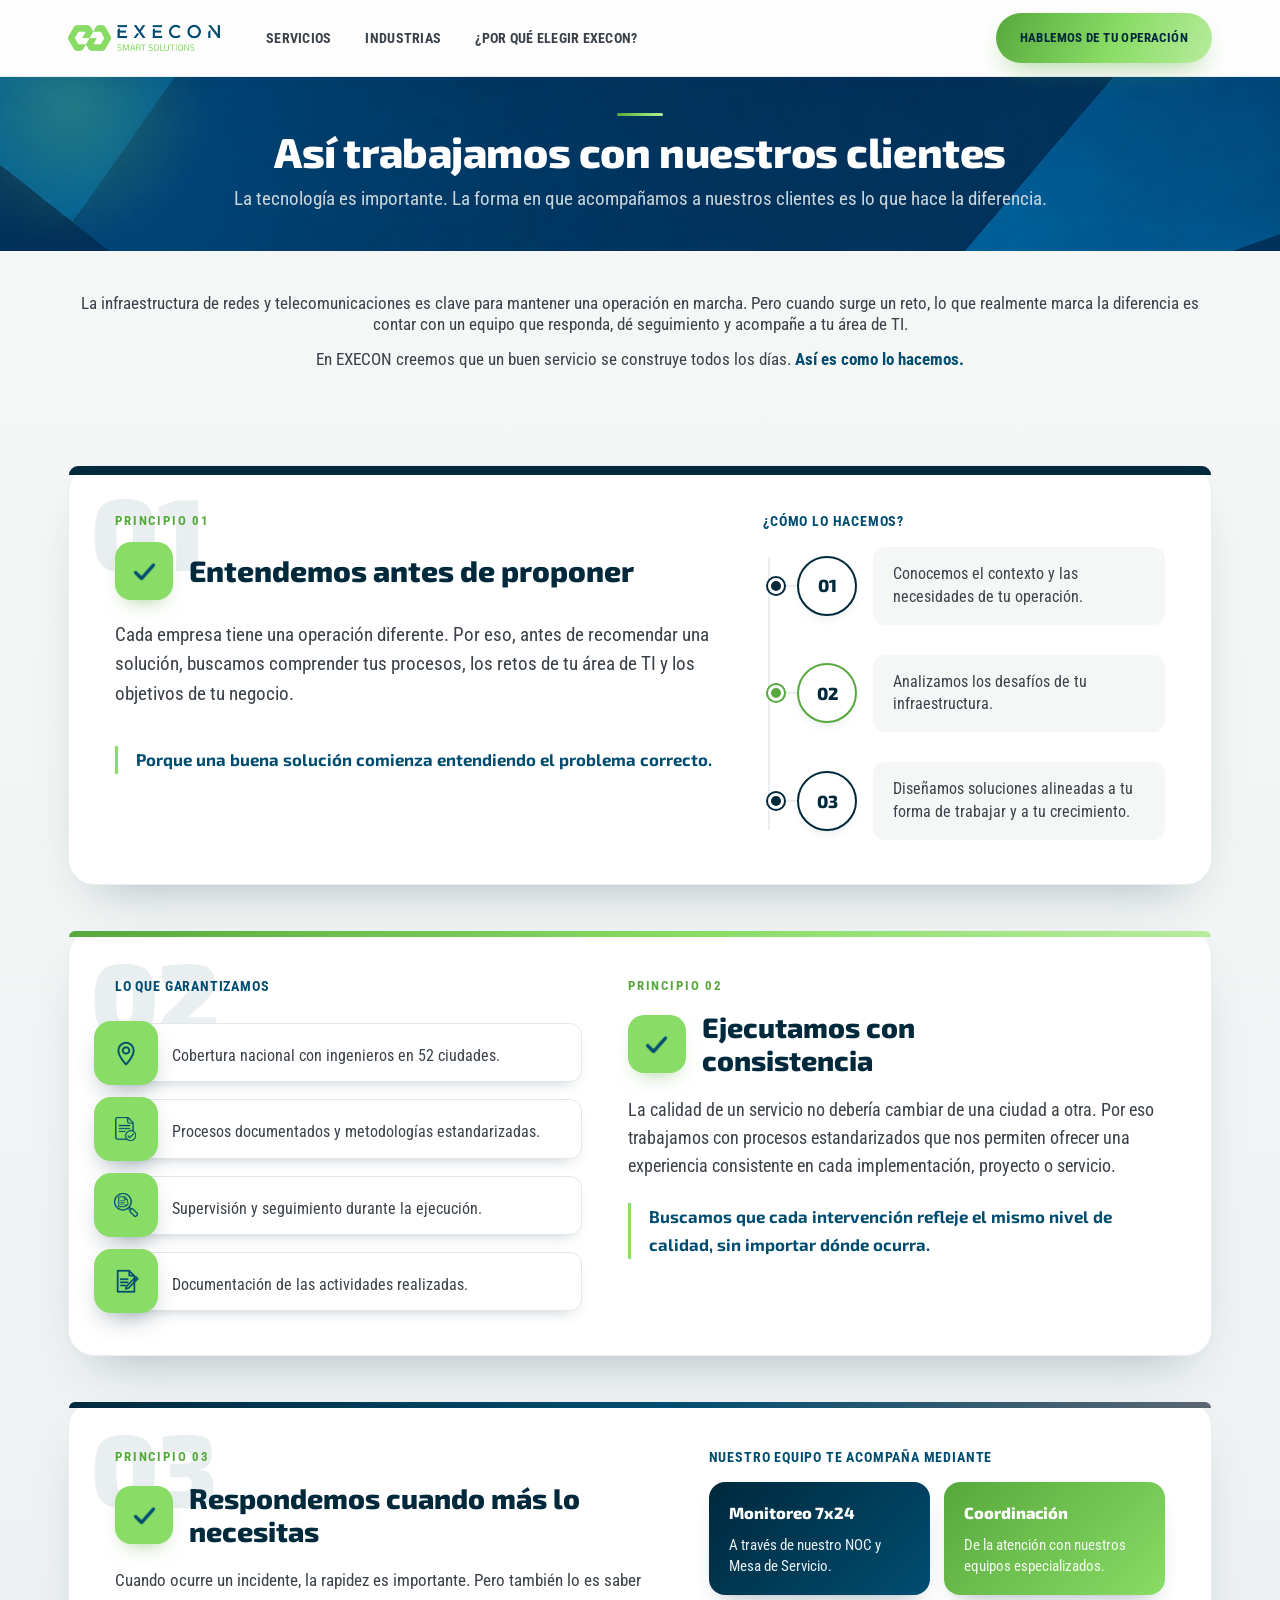
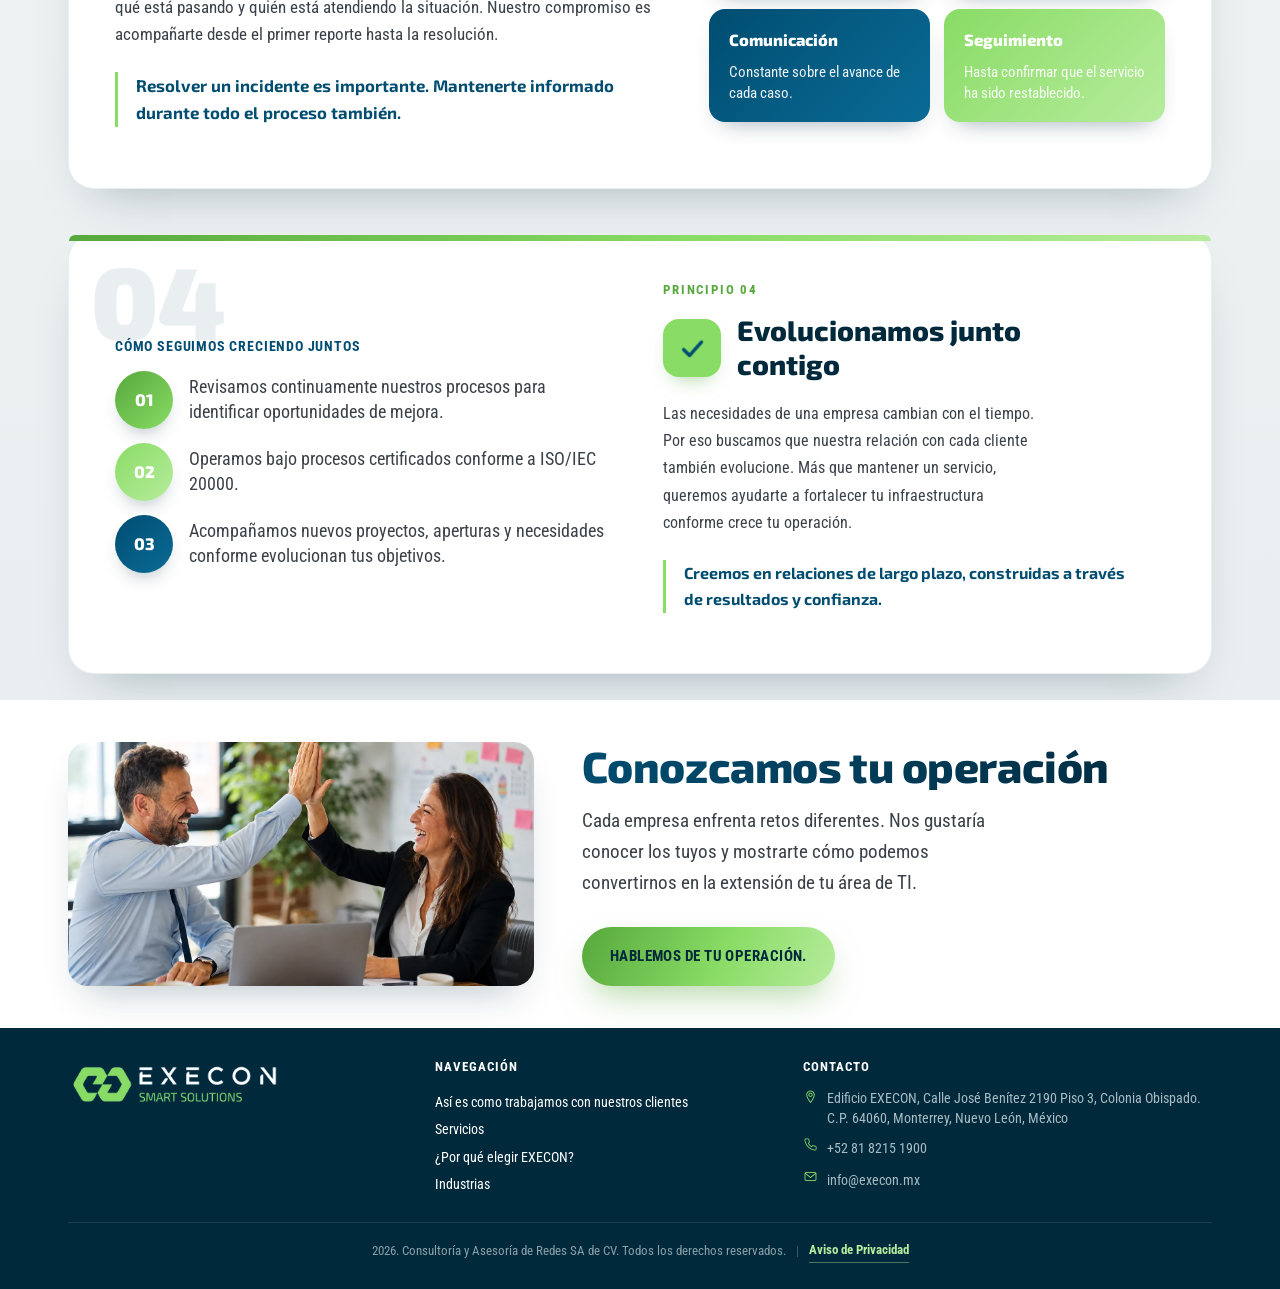
==== commit c3b6866f: "Optimización de performance (PageSpeed): imágenes WebP, lazy-loading y SEO - 33 imágenes convertidas" ====
--- a/asi-trabajamos-con-nuestros-clientes.html
+++ b/asi-trabajamos-con-nuestros-clientes.html
@@ -5,9 +5,19 @@
 <meta name="viewport" content="width=device-width, initial-scale=1.0">
 <title>Así trabajamos con nuestros clientes | EXECON</title>
 <meta name="description" content="Conoce los cuatro principios que guían la forma en que EXECON acompaña a sus clientes: entender antes de proponer, ejecutar con consistencia, responder con rapidez y evolucionar en conjunto.">
+<link rel="canonical" href="https://execon-mx.github.io/webExecon/asi-trabajamos-con-nuestros-clientes.html">
+<meta property="og:type" content="website">
+<meta property="og:title" content="Así trabajamos con nuestros clientes | EXECON">
+<meta property="og:description" content="Conoce los cuatro principios que guían la forma en que EXECON acompaña a sus clientes: entender antes de proponer, ejecutar con consistencia, responder con rapidez y evolucionar en conjunto.">
+<meta property="og:url" content="https://execon-mx.github.io/webExecon/asi-trabajamos-con-nuestros-clientes.html">
+<meta property="og:locale" content="es_MX">
+<meta property="og:image" content="https://execon-mx.github.io/webExecon/og-image.jpg">
+<meta name="twitter:card" content="summary_large_image">
 <link rel="preconnect" href="https://fonts.googleapis.com">
 <link rel="preconnect" href="https://fonts.gstatic.com" crossorigin>
 <link href="https://fonts.googleapis.com/css2?family=Exo+2:wght@500;600;700;800;900&family=Roboto+Condensed:wght@400;500;700&display=swap" rel="stylesheet">
+<link rel="icon" type="image/png" sizes="48x48" href="favicon.png">
+<link rel="apple-touch-icon" href="apple-touch-icon.png">
 <style>
   /* ============ TOKENS ============ */
   :root{
@@ -436,7 +446,7 @@
   }
   .cta-final-foto{
     width:100%; height:100%; min-height:220px; border-radius:20px; overflow:hidden;
-    background-image:url('imagenes/cta-foto.png'); background-color:var(--papel-2);
+    background-image:url('imagenes/cta-foto.webp'); background-color:var(--papel-2);
     background-size:cover; background-position:center;
     box-shadow:0 20px 40px -18px rgba(0,41,60,.3);
   }
@@ -786,19 +796,19 @@
 <header class="principal">
   <div class="wrap nav-fila">
     <a href="index.html" class="logo">
-      <img src="imagenes/logo-header.png" alt="EXECON" style="height:38px;width:auto;display:block">
+      <img src="imagenes/logo-header.png" alt="EXECON" style="height:38px;width:auto;display:block" width="600" height="150" decoding="async">
     </a>
 
     <nav class="principal-links" id="navPrincipal">
       <div class="item">
         <a href="servicios.html">Servicios</a>
         <div class="submenu">
-          <a href="internet-celular-administrado.html"><img src="imagenes/icono-ica.png" alt="" style="width:16px;height:16px">
+          <a href="internet-celular-administrado.html"><img src="imagenes/icono-ica.png" alt="" style="width:16px;height:16px" width="32" height="32" loading="lazy" decoding="async">
 Internet Celular Administrado</a>
-          <a href="ingenieria-de-campo.html" ><img src="imagenes/icono-fs.png" alt="" style="width:16px;height:16px">Ingeniería de Campo</a>
-          <a href="redes-lan.html"><img src="imagenes/icono-lan.png" alt="" style="width:16px;height:16px">Redes LAN</a>
-          <a href="wifi-alto-desempeño.html"><img src="imagenes/icono-empresarial.png" alt="" style="width:16px;height:16px">WiFi de Alto Desempeño</a>
-          <a href="sd-wan.html"><img src="imagenes/icono-sdwan.png" alt="" style="width:16px;height:16px">SD-WAN</a>
+          <a href="ingenieria-de-campo.html" ><img src="imagenes/icono-fs.png" alt="" style="width:16px;height:16px" width="32" height="32" loading="lazy" decoding="async">Ingeniería de Campo</a>
+          <a href="redes-lan.html"><img src="imagenes/icono-lan.png" alt="" style="width:16px;height:16px" width="32" height="32" loading="lazy" decoding="async">Redes LAN</a>
+          <a href="wifi-alto-desempeño.html"><img src="imagenes/icono-empresarial.png" alt="" style="width:16px;height:16px" width="32" height="32" loading="lazy" decoding="async">WiFi de Alto Desempeño</a>
+          <a href="sd-wan.html"><img src="imagenes/icono-sdwan.png" alt="" style="width:16px;height:16px" width="32" height="32" loading="lazy" decoding="async">SD-WAN</a>
         </div>
       </div>
       <div class="item"><a href="industrias.html">Industrias</a></div>
@@ -847,7 +857,7 @@
           <div>
             <div class="pilar-num">Principio 01</div>
             <div class="pilar-encabezado">
-              <div class="icobox"><img src="imagenes/icono-checkmark.png" alt="" width="31" height="31"></div>
+              <div class="icobox"><img src="imagenes/icono-checkmark.png" alt="" width="31" height="31" loading="lazy" decoding="async"></div>
               <h2>Entendemos antes de proponer</h2>
             </div>
             <p class="pilar-texto">Cada empresa tiene una operación diferente. Por eso, antes de recomendar una solución, buscamos comprender tus procesos, los retos de tu área de TI y los objetivos de tu negocio.</p>
@@ -882,7 +892,7 @@
           <div>
             <div class="pilar-num">Principio 02</div>
             <div class="pilar-encabezado">
-              <div class="icobox"><img src="imagenes/icono-checkmark.png" alt="" width="31" height="31"></div>
+              <div class="icobox"><img src="imagenes/icono-checkmark.png" alt="" width="31" height="31" loading="lazy" decoding="async"></div>
               <h2>Ejecutamos con consistencia</h2>
             </div>
             <p class="pilar-texto">La calidad de un servicio no debería cambiar de una ciudad a otra. Por eso trabajamos con procesos estandarizados que nos permiten ofrecer una experiencia consistente en cada implementación, proyecto o servicio.</p>
@@ -891,10 +901,10 @@
           <div>
             <div class="pilar-como">Lo que garantizamos</div>
             <ul class="lista-check compacta">
-              <li><div class="icobox"><img src="imagenes/icono-pin.png" alt="" width="28" height="28"></div><p>Cobertura nacional con ingenieros en 52 ciudades.</p></li>
-              <li><div class="icobox"><img src="imagenes/icono-documento-check.png" alt="" width="28" height="28"></div><p>Procesos documentados y metodologías estandarizadas.</p></li>
-              <li><div class="icobox"><img src="imagenes/icono-lupa-documento.png" alt="" width="28" height="28"></div><p>Supervisión y seguimiento durante la ejecución.</p></li>
-              <li><div class="icobox"><img src="imagenes/icono-registro.png" alt="" width="28" height="28"></div><p>Documentación de las actividades realizadas.</p></li>
+              <li><div class="icobox"><img src="imagenes/icono-pin.png" alt="" width="28" height="28" loading="lazy" decoding="async"></div><p>Cobertura nacional con ingenieros en 52 ciudades.</p></li>
+              <li><div class="icobox"><img src="imagenes/icono-documento-check.png" alt="" width="28" height="28" loading="lazy" decoding="async"></div><p>Procesos documentados y metodologías estandarizadas.</p></li>
+              <li><div class="icobox"><img src="imagenes/icono-lupa-documento.png" alt="" width="28" height="28" loading="lazy" decoding="async"></div><p>Supervisión y seguimiento durante la ejecución.</p></li>
+              <li><div class="icobox"><img src="imagenes/icono-registro.png" alt="" width="28" height="28" loading="lazy" decoding="async"></div><p>Documentación de las actividades realizadas.</p></li>
             </ul>
           </div>
         </div>
@@ -909,7 +919,7 @@
           <div>
             <div class="pilar-num">Principio 03</div>
             <div class="pilar-encabezado">
-              <div class="icobox"><img src="imagenes/icono-checkmark.png" alt="" width="31" height="31"></div>
+              <div class="icobox"><img src="imagenes/icono-checkmark.png" alt="" width="31" height="31" loading="lazy" decoding="async"></div>
               <h2>Respondemos cuando más lo necesitas</h2>
             </div>
             <p class="pilar-texto">Cuando ocurre un incidente, la rapidez es importante. Pero también lo es saber qué está pasando y quién está atendiendo la situación. Nuestro compromiso es acompañarte desde el primer reporte hasta la resolución.</p>
@@ -948,7 +958,7 @@
           <div>
             <div class="pilar-num">Principio 04</div>
             <div class="pilar-encabezado">
-              <div class="icobox"><img src="imagenes/icono-checkmark.png" alt="" width="31" height="31"></div>
+              <div class="icobox"><img src="imagenes/icono-checkmark.png" alt="" width="31" height="31" loading="lazy" decoding="async"></div>
               <h2>Evolucionamos junto contigo</h2>
             </div>
             <p class="pilar-texto">Las necesidades de una empresa cambian con el tiempo. Por eso buscamos que nuestra relación con cada cliente también evolucione. Más que mantener un servicio, queremos ayudarte a fortalecer tu infraestructura conforme crece tu operación.</p>
@@ -997,7 +1007,7 @@
     <div class="footer-grid">
       <div>
         <a href="index.html" data-enlace="Inicio" class="logo">
-          <img src="imagenes/logo-footer.png" alt="EXECON" style="height:56px;width:auto;display:block">
+          <img src="imagenes/logo-footer.png" alt="EXECON" style="height:56px;width:auto;display:block" width="600" height="150" loading="lazy" decoding="async">
         </a>
       </div>
       <div>
@@ -1012,17 +1022,17 @@
       <div>
         <h4>Contacto</h4>
         <div class="footer-contacto-fila">
-          <img src="imagenes/pin.png" alt="" style="width:15px;height:15px">
+          <img src="imagenes/pin.png" alt="" style="width:15px;height:15px" width="30" height="30" loading="lazy" decoding="async">
           <address class="footer-direccion">
             Edificio EXECON, Calle José Benítez 2190 Piso 3, Colonia Obispado. C.P. 64060, Monterrey, Nuevo León, México
           </address>
         </div>
         <div class="footer-contacto-fila">
-          <img src="imagenes/telefono.png" alt="" style="width:15px;height:15px">
+          <img src="imagenes/telefono.png" alt="" style="width:15px;height:15px" width="30" height="30" loading="lazy" decoding="async">
           <a href="tel:+528182151900">+52 81 8215 1900</a>
         </div>
         <div class="footer-contacto-fila">
-          <img src="imagenes/correo.png" alt="" style="width:15px;height:15px">
+          <img src="imagenes/correo.png" alt="" style="width:15px;height:15px" width="30" height="30" loading="lazy" decoding="async">
           <a href="mailto:info@execon.mx">info@execon.mx</a>
         </div>
       </div>
@@ -1030,7 +1040,7 @@
     <p class="footer-legal">
       <span>2026. Consultoría y Asesoría de Redes SA de CV. Todos los derechos reservados.</span>
       <span class="separador">|</span>
-      <a href="#" data-enlace="Aviso de Privacidad" class="footer-aviso">Aviso de Privacidad</a>
+      <a href="AVISO-DE-PRIVACIDAD.pdf" target="_blank" rel="noopener" data-enlace="Aviso de Privacidad" class="footer-aviso">Aviso de Privacidad</a>
     </p>
   </div>
 </footer>
